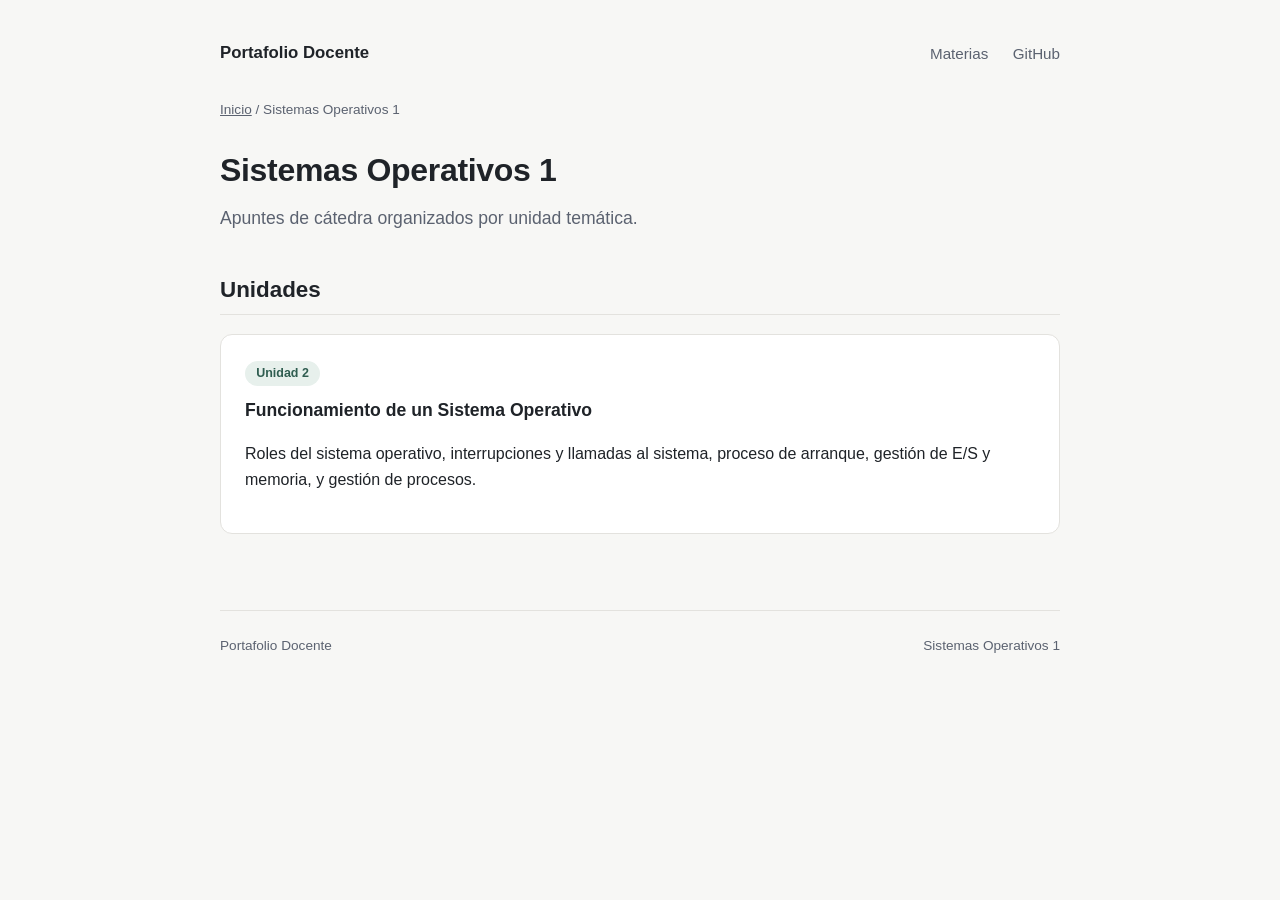
==== materias/so1/index.html @ 7579761d "Agregar portafolio y Unidad 2 de SO1" ====
<!DOCTYPE html>
<html lang="es">
<head>
<meta charset="UTF-8">
<meta name="viewport" content="width=device-width, initial-scale=1.0">
<title>Sistemas Operativos 1 — Portafolio Docente</title>
<link rel="stylesheet" href="../../assets/style.css">
</head>
<body>
<div class="wrap">

  <header class="site-header">
    <a class="brand" href="../../index.html">Portafolio Docente</a>
    <nav class="top-nav">
      <a href="index.html">Materias</a>
      <a href="https://github.com/maristiaran/portafolio-docente" target="_blank" rel="noopener">GitHub</a>
    </nav>
  </header>

  <p class="breadcrumb"><a href="../../index.html">Inicio</a> / Sistemas Operativos 1</p>

  <h1>Sistemas Operativos 1</h1>
  <p class="lead">Apuntes de cátedra organizados por unidad temática.</p>

  <h2>Unidades</h2>
  <div class="grid">
    <div class="card">
      <a class="card-link" href="unidad2.html">
        <span class="tag">Unidad 2</span>
        <h3>Funcionamiento de un Sistema Operativo</h3>
        <p>Roles del sistema operativo, interrupciones y llamadas al sistema, proceso de arranque, gestión de E/S y memoria, y gestión de procesos.</p>
      </a>
    </div>
  </div>

  <footer class="site-footer">
    <span>Portafolio Docente</span>
    <span>Sistemas Operativos 1</span>
  </footer>

</div>
</body>
</html>
---- assets/style.css ----
:root {
  --bg: #f7f7f5;
  --bg-card: #ffffff;
  --text: #1f2328;
  --text-muted: #5b6270;
  --accent: #2f5d50;
  --accent-soft: #e7f0ec;
  --border: #e3e2de;
  --radius: 12px;
  --max-width: 880px;
}

@media (prefers-color-scheme: dark) {
  :root {
    --bg: #14161a;
    --bg-card: #1c1f24;
    --text: #ecebe8;
    --text-muted: #a3a9b3;
    --accent: #7fc8ab;
    --accent-soft: #223028;
    --border: #2a2d33;
  }
}

* { box-sizing: border-box; }

html, body {
  margin: 0;
  padding: 0;
  background: var(--bg);
  color: var(--text);
  font-family: -apple-system, BlinkMacSystemFont, "Segoe UI", Roboto, Helvetica, Arial, sans-serif;
  line-height: 1.6;
}

.wrap {
  max-width: var(--max-width);
  margin: 0 auto;
  padding: 2.5rem 1.25rem 4rem;
}

header.site-header {
  display: flex;
  align-items: center;
  justify-content: space-between;
  gap: 1rem;
  flex-wrap: wrap;
  margin-bottom: 2rem;
}

header.site-header .brand {
  font-weight: 700;
  font-size: 1.05rem;
  text-decoration: none;
  color: var(--text);
}

nav.top-nav a {
  color: var(--text-muted);
  text-decoration: none;
  margin-left: 1.25rem;
  font-size: 0.95rem;
}

nav.top-nav a:hover { color: var(--accent); }

.breadcrumb {
  font-size: 0.85rem;
  color: var(--text-muted);
  margin-bottom: 1.5rem;
}

.breadcrumb a { color: var(--text-muted); }

h1 {
  font-size: 2rem;
  margin: 0 0 0.5rem;
  letter-spacing: -0.01em;
}

h2 {
  font-size: 1.4rem;
  margin-top: 2.5rem;
  border-bottom: 1px solid var(--border);
  padding-bottom: 0.4rem;
}

h3 {
  font-size: 1.1rem;
  margin-top: 1.75rem;
  color: var(--accent);
}

h4 {
  font-size: 1rem;
  margin-top: 1.25rem;
}

p.lead {
  color: var(--text-muted);
  font-size: 1.1rem;
  margin-top: 0;
}

.card {
  background: var(--bg-card);
  border: 1px solid var(--border);
  border-radius: var(--radius);
  padding: 1.5rem;
  margin-bottom: 1.25rem;
}

.card a.card-link {
  text-decoration: none;
  color: inherit;
}

.card h3 {
  margin-top: 0;
  color: var(--text);
}

.tag {
  display: inline-block;
  background: var(--accent-soft);
  color: var(--accent);
  border-radius: 999px;
  padding: 0.15rem 0.7rem;
  font-size: 0.78rem;
  font-weight: 600;
  margin-bottom: 0.6rem;
}

.grid {
  display: grid;
  grid-template-columns: repeat(auto-fit, minmax(240px, 1fr));
  gap: 1rem;
}

ul.toc {
  background: var(--bg-card);
  border: 1px solid var(--border);
  border-radius: var(--radius);
  padding: 1.25rem 1.25rem 1.25rem 2rem;
  list-style: none;
  padding-left: 1.25rem;
}

ul.toc li { margin: 0.35rem 0; }
ul.toc a { color: var(--text); text-decoration: none; }
ul.toc a:hover { color: var(--accent); }
ul.toc ul { list-style: none; padding-left: 1.25rem; margin: 0.25rem 0; }
ul.toc ul a { color: var(--text-muted); font-size: 0.95rem; }

.callout {
  background: var(--accent-soft);
  border-left: 4px solid var(--accent);
  padding: 1rem 1.25rem;
  border-radius: 8px;
  margin: 1.25rem 0;
}

.diagram {
  border: 1px solid var(--border);
  background: var(--bg-card);
  border-radius: var(--radius);
  padding: 1.5rem;
  margin: 1.5rem 0;
}

.diagram figcaption {
  text-align: center;
  color: var(--text-muted);
  font-size: 0.85rem;
  margin-top: 0.75rem;
  font-style: italic;
}

table {
  width: 100%;
  border-collapse: collapse;
  margin: 1rem 0;
}

th, td {
  text-align: left;
  padding: 0.6rem 0.75rem;
  border: 1px solid var(--border);
  font-size: 0.95rem;
}

th { background: var(--accent-soft); }

code {
  background: var(--accent-soft);
  padding: 0.1rem 0.4rem;
  border-radius: 4px;
  font-size: 0.9em;
}

footer.site-footer {
  margin-top: 3.5rem;
  padding-top: 1.5rem;
  border-top: 1px solid var(--border);
  color: var(--text-muted);
  font-size: 0.85rem;
  display: flex;
  justify-content: space-between;
  flex-wrap: wrap;
  gap: 0.5rem;
}

.pill-nav {
  display: flex;
  justify-content: space-between;
  margin-top: 3rem;
  gap: 1rem;
  flex-wrap: wrap;
}

.pill-nav a {
  text-decoration: none;
  color: var(--accent);
  border: 1px solid var(--border);
  border-radius: 999px;
  padding: 0.5rem 1.1rem;
  font-size: 0.9rem;
}

.pill-nav a:hover { border-color: var(--accent); }
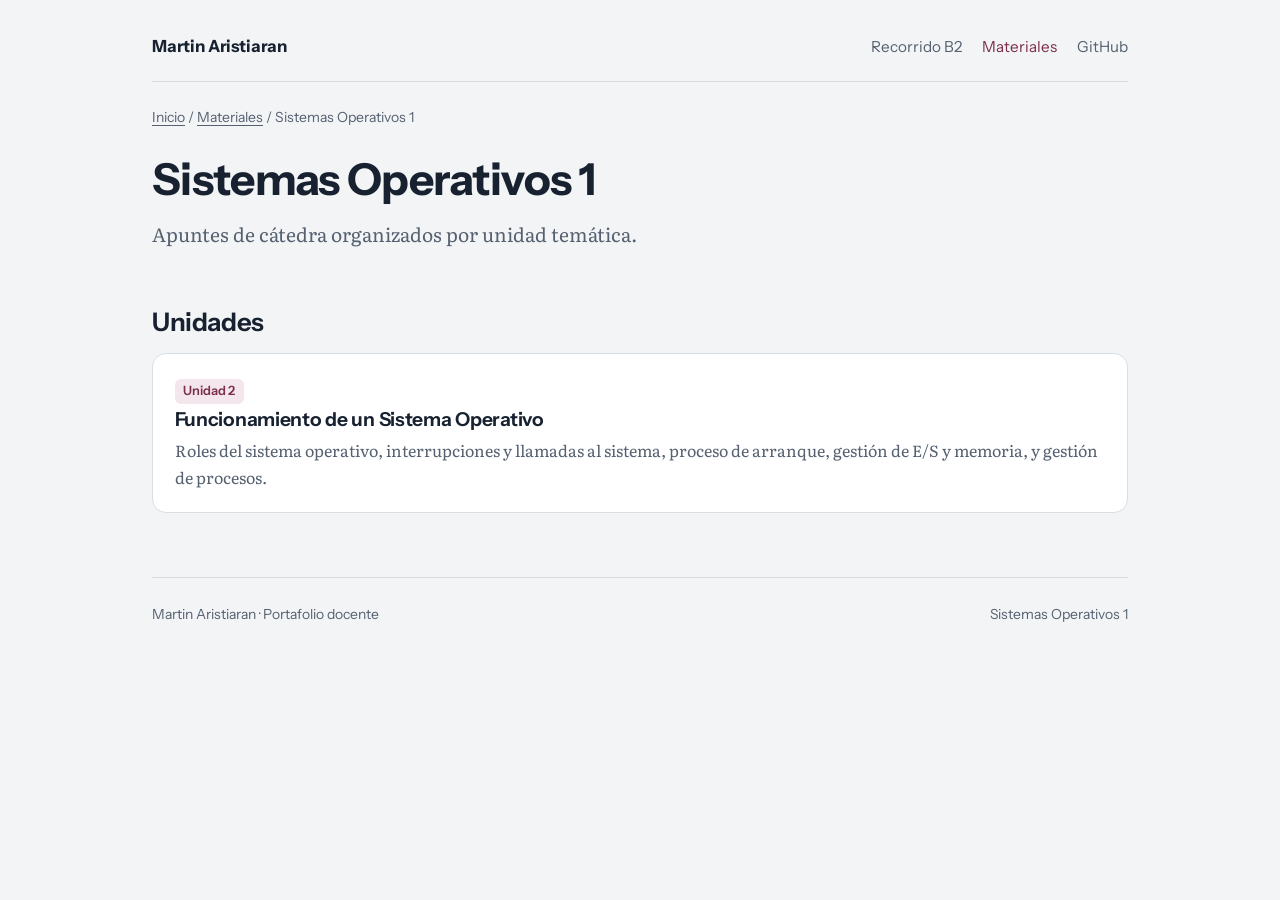
==== commit 0b4a26f8: "Actualizar portafolio docente y recorrido B2 Co-authored-by: Copilot <223556219+Copilot@users.norepl" ====
--- a/materias/so1/index.html
+++ b/materias/so1/index.html
@@ -3,21 +3,25 @@
 <head>
 <meta charset="UTF-8">
 <meta name="viewport" content="width=device-width, initial-scale=1.0">
-<title>Sistemas Operativos 1 — Portafolio Docente</title>
+<title>Sistemas Operativos 1 — Martin Aristiaran</title>
+<link rel="preconnect" href="https://fonts.googleapis.com">
+<link rel="preconnect" href="https://fonts.gstatic.com" crossorigin>
+<link href="https://fonts.googleapis.com/css2?family=Instrument+Sans:wght@400;600;700&family=Literata:ital,opsz,wght@0,7..72,400;0,7..72,600;1,7..72,400&display=swap" rel="stylesheet">
 <link rel="stylesheet" href="../../assets/style.css">
 </head>
 <body>
 <div class="wrap">
 
   <header class="site-header">
-    <a class="brand" href="../../index.html">Portafolio Docente</a>
-    <nav class="top-nav">
-      <a href="index.html">Materias</a>
+    <a class="brand" href="../../index.html">Martin Aristiaran</a>
+    <nav class="top-nav" aria-label="Principal">
+      <a href="../../index.html#recorrido">Recorrido B2</a>
+      <a href="../../index.html#materiales" aria-current="page">Materiales</a>
       <a href="https://github.com/maristiaran/portafolio-docente" target="_blank" rel="noopener">GitHub</a>
     </nav>
   </header>
 
-  <p class="breadcrumb"><a href="../../index.html">Inicio</a> / Sistemas Operativos 1</p>
+  <p class="breadcrumb"><a href="../../index.html">Inicio</a> / <a href="../../index.html#materiales">Materiales</a> / Sistemas Operativos 1</p>
 
   <h1>Sistemas Operativos 1</h1>
   <p class="lead">Apuntes de cátedra organizados por unidad temática.</p>
@@ -34,7 +38,7 @@
   </div>
 
   <footer class="site-footer">
-    <span>Portafolio Docente</span>
+    <span>Martin Aristiaran · Portafolio docente</span>
     <span>Sistemas Operativos 1</span>
   </footer>
 
--- a/assets/style.css
+++ b/assets/style.css
@@ -1,230 +1,407 @@
+/* Portafolio docente — Martin Aristiaran
+   Tipografías: Instrument Sans (títulos e interfaz) + Literata (lectura) */
+
 :root {
-  --bg: #f7f7f5;
-  --bg-card: #ffffff;
-  --text: #1f2328;
-  --text-muted: #5b6270;
-  --accent: #2f5d50;
-  --accent-soft: #e7f0ec;
-  --border: #e3e2de;
-  --radius: 12px;
-  --max-width: 880px;
+  --paper: #F2F4F6;
+  --surface: #FFFFFF;
+  --ink: #172130;
+  --muted: #556070;
+  --line: #D9DEE5;
+  --accent: #7B2D4B;       /* malbec */
+  --accent-soft: #F3E6EC;
+  --done: #4F6B2E;
+  --radius-lg: 14px;
+  --radius-sm: 6px;
+  --measure: 68ch;
+  --wide: 1040px;
+  --sans: "Instrument Sans", system-ui, -apple-system, "Segoe UI", sans-serif;
+  --serif: "Literata", Georgia, "Times New Roman", serif;
 }
 
 @media (prefers-color-scheme: dark) {
   :root {
-    --bg: #14161a;
-    --bg-card: #1c1f24;
-    --text: #ecebe8;
-    --text-muted: #a3a9b3;
-    --accent: #7fc8ab;
-    --accent-soft: #223028;
-    --border: #2a2d33;
+    --paper: #12161C;
+    --surface: #1A2028;
+    --ink: #E6E9EE;
+    --muted: #9AA4B2;
+    --line: #2A323D;
+    --accent: #E59AB8;
+    --accent-soft: #2E1E26;
+    --done: #A8C47A;
   }
 }
 
 * { box-sizing: border-box; }
 
-html, body {
+html { -webkit-text-size-adjust: 100%; }
+
+body {
   margin: 0;
-  padding: 0;
-  background: var(--bg);
-  color: var(--text);
-  font-family: -apple-system, BlinkMacSystemFont, "Segoe UI", Roboto, Helvetica, Arial, sans-serif;
-  line-height: 1.6;
-}
+  background: var(--paper);
+  color: var(--ink);
+  font-family: var(--serif);
+  font-size: 1.0625rem;
+  line-height: 1.7;
+}
+
+a { color: var(--accent); text-underline-offset: 3px; text-decoration-thickness: 1px; }
+a:hover { text-decoration-thickness: 2px; }
+:focus-visible { outline: 3px solid var(--accent); outline-offset: 3px; border-radius: 4px; }
 
 .wrap {
-  max-width: var(--max-width);
+  max-width: var(--wide);
   margin: 0 auto;
-  padding: 2.5rem 1.25rem 4rem;
-}
-
+  padding: 1.5rem 1rem 4rem;
+}
+
+/* ---------- Encabezado ---------- */
 header.site-header {
   display: flex;
+  align-items: baseline;
+  justify-content: space-between;
+  gap: .75rem 1.5rem;
+  flex-wrap: wrap;
+  padding-bottom: 1.25rem;
+  border-bottom: 1px solid var(--line);
+  margin-bottom: 2.5rem;
+  font-family: var(--sans);
+}
+header.site-header .brand {
+  font-weight: 700;
+  font-size: 1.05rem;
+  color: var(--ink);
+  text-decoration: none;
+  letter-spacing: -0.01em;
+}
+nav.top-nav { display: flex; gap: 1.25rem; flex-wrap: wrap; }
+nav.top-nav a {
+  color: var(--muted);
+  text-decoration: none;
+  font-size: .95rem;
+}
+nav.top-nav a:hover, nav.top-nav a[aria-current="page"] { color: var(--accent); }
+
+.breadcrumb {
+  font-family: var(--sans);
+  font-size: .875rem;
+  color: var(--muted);
+  margin: -1rem 0 1.5rem;
+}
+.breadcrumb a { color: var(--muted); }
+
+/* ---------- Tipografía ---------- */
+h1, h2, h3, h4 { font-family: var(--sans); line-height: 1.2; letter-spacing: -0.015em; }
+h1 { font-size: clamp(2rem, 5vw, 2.75rem); margin: 0 0 .75rem; font-weight: 700; }
+h2 { font-size: 1.6rem; margin: 3.5rem 0 1rem; font-weight: 650; }
+h3 { font-size: 1.2rem; margin: 2.25rem 0 .5rem; font-weight: 650; }
+h4 { font-size: 1.02rem; margin: 1.5rem 0 .25rem; font-weight: 650; color: var(--muted); }
+
+p.lead { font-size: 1.2rem; color: var(--muted); margin-top: 0; max-width: 56ch; }
+
+/* En páginas de lectura, el texto mantiene un ancho cómodo */
+.prose { max-width: var(--measure); }
+.prose > h2:first-child { margin-top: 0; }
+
+/* ---------- Portada ---------- */
+.hero {
+  display: grid;
+  grid-template-columns: 1fr;
+  gap: 2rem;
+  padding: 1rem 0 1.5rem;
+}
+.hero h1 {
+  font-size: clamp(2.6rem, 9vw, 5.25rem);
+  line-height: .95;
+  letter-spacing: -0.035em;
+  margin-bottom: 1.25rem;
+}
+.hero .role {
+  font-family: var(--sans);
+  font-size: 1.1rem;
+  color: var(--ink);
+  margin: 0 0 1rem;
+}
+.hero p { max-width: 54ch; }
+.hero-actions { display: flex; gap: .75rem; flex-wrap: wrap; margin-top: 1.5rem; font-family: var(--sans); }
+
+.btn {
+  display: inline-block;
+  padding: .65rem 1.15rem;
+  border-radius: 999px;
+  font-weight: 600;
+  font-size: .95rem;
+  text-decoration: none;
+  border: 1.5px solid var(--accent);
+}
+.btn-primary { background: var(--accent); color: var(--surface); }
+.btn-ghost { color: var(--accent); }
+.btn:hover { text-decoration: none; filter: brightness(1.08); }
+
+.section-intro { color: var(--muted); max-width: 60ch; margin-top: -.25rem; }
+
+/* ---------- Recorrido B2: línea de tiempo ---------- */
+.timeline {
+  list-style: none;
+  margin: 2rem 0 0;
+  padding: 0;
+  counter-reset: paso;
+}
+.timeline > li {
+  position: relative;
+  display: grid;
+  grid-template-columns: 2.75rem 1fr;
+  gap: 0 1rem;
+  padding-bottom: 2rem;
+  counter-increment: paso;
+}
+/* trazo vertical que une los pasos */
+.timeline > li::before {
+  content: "";
+  position: absolute;
+  left: calc(1.375rem - 1px);
+  top: 2.75rem;
+  bottom: 0;
+  width: 2px;
+  background: var(--line);
+}
+.timeline > li:last-child::before { display: none; }
+
+.node {
+  width: 2.75rem;
+  height: 2.75rem;
+  border-radius: 50%;
+  display: grid;
+  place-items: center;
+  font-family: var(--sans);
+  font-weight: 700;
+  font-size: 1rem;
+  border: 2px solid var(--accent);
+  color: var(--accent);
+  background: var(--paper);
+  position: relative;
+  z-index: 1;
+}
+.node::after { content: counter(paso); }
+.is-done .node { background: var(--accent); color: var(--surface); }
+
+.step {
+  background: var(--surface);
+  border: 1px solid var(--line);
+  border-radius: var(--radius-lg);
+  padding: 1.1rem 1.25rem 1.2rem;
+}
+.step h3 { margin: 0 0 .35rem; font-size: 1.15rem; }
+.step h3 a { color: var(--ink); text-decoration: none; }
+.step h3 a:hover { color: var(--accent); }
+.step p { margin: 0; color: var(--muted); font-size: 1rem; }
+.step-meta {
+  display: flex;
+  gap: .5rem 1rem;
+  flex-wrap: wrap;
   align-items: center;
+  font-family: var(--sans);
+  font-size: .85rem;
+  color: var(--muted);
+  margin-bottom: .5rem;
+}
+
+.status {
+  display: inline-flex;
+  align-items: center;
+  gap: .4rem;
+  font-family: var(--sans);
+  font-size: .82rem;
+  font-weight: 600;
+  color: var(--muted);
+}
+.status::before {
+  content: "";
+  width: .55rem; height: .55rem;
+  border-radius: 50%;
+  border: 1.5px solid currentColor;
+}
+.status.done { color: var(--done); }
+.status.done::before { background: currentColor; }
+
+/* ---------- Tarjetas (materiales) ---------- */
+.grid {
+  display: grid;
+  grid-template-columns: repeat(auto-fit, minmax(260px, 1fr));
+  gap: 1rem;
+}
+.card {
+  background: var(--surface);
+  border: 1px solid var(--line);
+  border-radius: var(--radius-lg);
+  padding: 1.25rem 1.35rem;
+}
+.card a.card-link { text-decoration: none; color: inherit; display: block; }
+.card h3 { margin: .25rem 0 .4rem; color: var(--ink); }
+.card a.card-link:hover h3 { color: var(--accent); }
+.card p { margin: 0; color: var(--muted); font-size: 1rem; }
+
+.tag {
+  display: inline-block;
+  font-family: var(--sans);
+  font-size: .8rem;
+  font-weight: 600;
+  color: var(--accent);
+  background: var(--accent-soft);
+  border-radius: var(--radius-sm);
+  padding: .1rem .55rem;
+}
+
+/* ---------- Entradas del portafolio ---------- */
+.entry-head { max-width: var(--measure); margin-bottom: 2.5rem; }
+.entry-head .step-meta { margin-bottom: .75rem; }
+
+.callout {
+  background: var(--accent-soft);
+  border-left: 3px solid var(--accent);
+  padding: 1rem 1.25rem;
+  border-radius: 0 var(--radius-sm) var(--radius-sm) 0;
+  margin: 1.5rem 0;
+}
+
+/* Recuadro de ayuda para completar: borrarlo al escribir la entrada */
+.borrador {
+  border: 1.5px dashed var(--line);
+  border-radius: var(--radius-sm);
+  padding: .9rem 1.1rem;
+  margin: .75rem 0 1.5rem;
+  font-family: var(--sans);
+  font-size: .93rem;
+  color: var(--muted);
+  line-height: 1.55;
+}
+.borrador strong { color: var(--ink); }
+.borrador ul { margin: .4rem 0 0; padding-left: 1.2rem; }
+
+blockquote {
+  margin: 1.5rem 0;
+  padding: .25rem 0 .25rem 1.25rem;
+  border-left: 3px solid var(--line);
+  color: var(--muted);
+  font-style: italic;
+}
+
+/* ---------- Apuntes ---------- */
+ul.toc {
+  background: var(--surface);
+  border: 1px solid var(--line);
+  border-radius: var(--radius-lg);
+  padding: 1.25rem 1.5rem;
+  list-style: none;
+  font-family: var(--sans);
+  max-width: var(--measure);
+}
+ul.toc li { margin: .3rem 0; }
+ul.toc a { color: var(--ink); text-decoration: none; font-weight: 600; }
+ul.toc a:hover { color: var(--accent); }
+ul.toc ul { list-style: none; padding-left: 1.1rem; margin: .2rem 0 .5rem; }
+ul.toc ul a { color: var(--muted); font-weight: 400; font-size: .95rem; }
+
+/* Las figuras SVG tienen trazos oscuros: siempre sobre fondo claro */
+.diagram {
+  margin: 2rem 0;
+  padding: 1.5rem;
+  background: #FFFFFF;
+  border: 1px solid var(--line);
+  border-radius: var(--radius-lg);
+  max-width: 720px;
+}
+.diagram svg { width: 100%; height: auto; display: block; }
+.diagram figcaption {
+  color: #556070;
+  font-family: var(--sans);
+  font-size: .87rem;
+  margin-top: .9rem;
+  text-align: center;
+}
+
+table {
+  width: 100%;
+  border-collapse: collapse;
+  margin: 1.25rem 0;
+  font-size: .97rem;
+}
+td { background: var(--surface); }
+@media (max-width: 600px) { table { display: block; overflow-x: auto; } }
+th, td { text-align: left; padding: .6rem .8rem; border: 1px solid var(--line); vertical-align: top; }
+th { font-family: var(--sans); background: var(--accent-soft); }
+
+code {
+  font-size: .9em;
+  background: var(--accent-soft);
+  padding: .05rem .35rem;
+  border-radius: 4px;
+}
+
+/* Contenido de apuntes con ancho de lectura */
+.wrap > p, .wrap > ul:not(.toc):not(.timeline), .wrap > ol { max-width: var(--measure); }
+
+.pill-nav {
+  display: flex;
   justify-content: space-between;
   gap: 1rem;
   flex-wrap: wrap;
-  margin-bottom: 2rem;
-}
-
-header.site-header .brand {
-  font-weight: 700;
-  font-size: 1.05rem;
+  margin-top: 3.5rem;
+  font-family: var(--sans);
+}
+.pill-nav a {
   text-decoration: none;
-  color: var(--text);
-}
-
-nav.top-nav a {
-  color: var(--text-muted);
-  text-decoration: none;
-  margin-left: 1.25rem;
-  font-size: 0.95rem;
-}
-
-nav.top-nav a:hover { color: var(--accent); }
-
-.breadcrumb {
-  font-size: 0.85rem;
-  color: var(--text-muted);
-  margin-bottom: 1.5rem;
-}
-
-.breadcrumb a { color: var(--text-muted); }
-
-h1 {
-  font-size: 2rem;
-  margin: 0 0 0.5rem;
-  letter-spacing: -0.01em;
-}
-
-h2 {
-  font-size: 1.4rem;
-  margin-top: 2.5rem;
-  border-bottom: 1px solid var(--border);
-  padding-bottom: 0.4rem;
-}
-
-h3 {
-  font-size: 1.1rem;
-  margin-top: 1.75rem;
-  color: var(--accent);
-}
-
-h4 {
-  font-size: 1rem;
-  margin-top: 1.25rem;
-}
-
-p.lead {
-  color: var(--text-muted);
-  font-size: 1.1rem;
-  margin-top: 0;
-}
-
-.card {
-  background: var(--bg-card);
-  border: 1px solid var(--border);
-  border-radius: var(--radius);
-  padding: 1.5rem;
-  margin-bottom: 1.25rem;
-}
-
-.card a.card-link {
-  text-decoration: none;
-  color: inherit;
-}
-
-.card h3 {
-  margin-top: 0;
-  color: var(--text);
-}
-
-.tag {
-  display: inline-block;
-  background: var(--accent-soft);
-  color: var(--accent);
+  border: 1.5px solid var(--line);
   border-radius: 999px;
-  padding: 0.15rem 0.7rem;
-  font-size: 0.78rem;
+  padding: .5rem 1.1rem;
+  font-size: .92rem;
   font-weight: 600;
-  margin-bottom: 0.6rem;
-}
-
-.grid {
-  display: grid;
-  grid-template-columns: repeat(auto-fit, minmax(240px, 1fr));
-  gap: 1rem;
-}
-
-ul.toc {
-  background: var(--bg-card);
-  border: 1px solid var(--border);
-  border-radius: var(--radius);
-  padding: 1.25rem 1.25rem 1.25rem 2rem;
-  list-style: none;
-  padding-left: 1.25rem;
-}
-
-ul.toc li { margin: 0.35rem 0; }
-ul.toc a { color: var(--text); text-decoration: none; }
-ul.toc a:hover { color: var(--accent); }
-ul.toc ul { list-style: none; padding-left: 1.25rem; margin: 0.25rem 0; }
-ul.toc ul a { color: var(--text-muted); font-size: 0.95rem; }
-
-.callout {
-  background: var(--accent-soft);
-  border-left: 4px solid var(--accent);
-  padding: 1rem 1.25rem;
-  border-radius: 8px;
-  margin: 1.25rem 0;
-}
-
-.diagram {
-  border: 1px solid var(--border);
-  background: var(--bg-card);
-  border-radius: var(--radius);
-  padding: 1.5rem;
-  margin: 1.5rem 0;
-}
-
-.diagram figcaption {
-  text-align: center;
-  color: var(--text-muted);
-  font-size: 0.85rem;
-  margin-top: 0.75rem;
-  font-style: italic;
-}
-
-table {
-  width: 100%;
-  border-collapse: collapse;
-  margin: 1rem 0;
-}
-
-th, td {
-  text-align: left;
-  padding: 0.6rem 0.75rem;
-  border: 1px solid var(--border);
-  font-size: 0.95rem;
-}
-
-th { background: var(--accent-soft); }
-
-code {
-  background: var(--accent-soft);
-  padding: 0.1rem 0.4rem;
-  border-radius: 4px;
-  font-size: 0.9em;
-}
-
+}
+.pill-nav a:hover { border-color: var(--accent); }
+
+/* ---------- Pie ---------- */
 footer.site-footer {
-  margin-top: 3.5rem;
+  margin-top: 4rem;
   padding-top: 1.5rem;
-  border-top: 1px solid var(--border);
-  color: var(--text-muted);
-  font-size: 0.85rem;
+  border-top: 1px solid var(--line);
+  color: var(--muted);
+  font-family: var(--sans);
+  font-size: .87rem;
   display: flex;
   justify-content: space-between;
+  gap: .5rem 1.5rem;
   flex-wrap: wrap;
-  gap: 0.5rem;
-}
-
-.pill-nav {
-  display: flex;
-  justify-content: space-between;
-  margin-top: 3rem;
-  gap: 1rem;
-  flex-wrap: wrap;
-}
-
-.pill-nav a {
-  text-decoration: none;
-  color: var(--accent);
-  border: 1px solid var(--border);
-  border-radius: 999px;
-  padding: 0.5rem 1.1rem;
-  font-size: 0.9rem;
-}
-
-.pill-nav a:hover { border-color: var(--accent); }
+}
+footer.site-footer a { color: var(--muted); }
+
+/* ---------- Pantallas grandes ---------- */
+@media (min-width: 860px) {
+  .wrap { padding: 2rem 2rem 5rem; }
+  .hero { grid-template-columns: 1.4fr 1fr; align-items: end; padding-top: 2.5rem; }
+  .timeline > li { grid-template-columns: 3.25rem 1fr; gap: 0 1.5rem; }
+  .node { width: 3.25rem; height: 3.25rem; font-size: 1.1rem; }
+  .timeline > li::before { left: calc(1.625rem - 1px); top: 3.25rem; }
+}
+
+.hero-aside {
+  font-family: var(--sans);
+  font-size: .95rem;
+  color: var(--muted);
+  border-top: 1px solid var(--line);
+  padding-top: 1.25rem;
+}
+.hero-aside dl { margin: 0; }
+.hero-aside dt { font-weight: 600; color: var(--ink); }
+.hero-aside dd { margin: 0 0 .9rem; }
+
+@media (min-width: 860px) {
+  .hero-aside {
+    border-top: 0;
+    padding-top: 0;
+    border-left: 1px solid var(--line);
+    padding-left: 1.75rem;
+  }
+}
+
+@media (prefers-reduced-motion: no-preference) {
+  html { scroll-behavior: smooth; }
+}
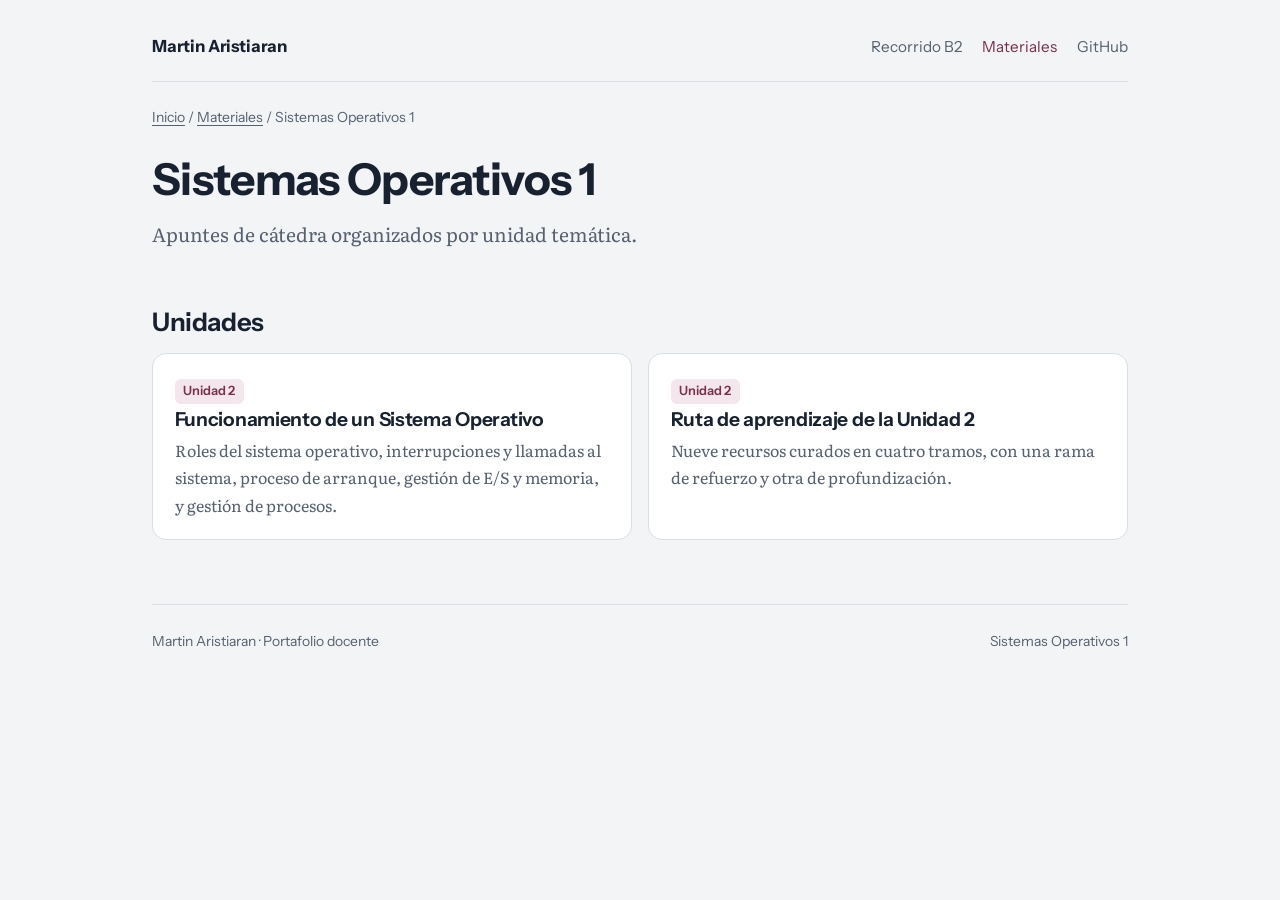
==== commit aee34555: "Actualizar contenidos del portafolio Co-authored-by: Copilot <223556219+Copilot@users.noreply.github" ====
--- a/materias/so1/index.html
+++ b/materias/so1/index.html
@@ -35,6 +35,13 @@
         <p>Roles del sistema operativo, interrupciones y llamadas al sistema, proceso de arranque, gestión de E/S y memoria, y gestión de procesos.</p>
       </a>
     </div>
+    <div class="card">
+      <a class="card-link" href="ruta-unidad2.html">
+        <span class="tag">Unidad 2</span>
+        <h3>Ruta de aprendizaje de la Unidad 2</h3>
+        <p>Nueve recursos curados en cuatro tramos, con una rama de refuerzo y otra de profundización.</p>
+      </a>
+    </div>
   </div>
 
   <footer class="site-footer">
--- a/assets/style.css
+++ b/assets/style.css
@@ -405,3 +405,20 @@
 @media (prefers-reduced-motion: no-preference) {
   html { scroll-behavior: smooth; }
 }
+
+/* Tablas anchas (fichas de calidad): se desplazan horizontalmente */
+.table-scroll { overflow-x: auto; margin: 1.25rem 0; }
+.table-scroll table { display: table; min-width: 860px; margin: 0; font-size: .9rem; }
+@media (min-width: 1100px) { .prose .table-scroll { width: calc(var(--wide) - 4rem); } }
+
+pre.prompt {
+  white-space: pre-wrap;
+  font-family: ui-monospace, "SF Mono", Menlo, Consolas, monospace;
+  font-size: .86rem;
+  line-height: 1.6;
+  background: var(--surface);
+  border: 1px solid var(--line);
+  border-radius: var(--radius-sm);
+  padding: 1rem 1.15rem;
+  margin: 1rem 0 1.5rem;
+}
